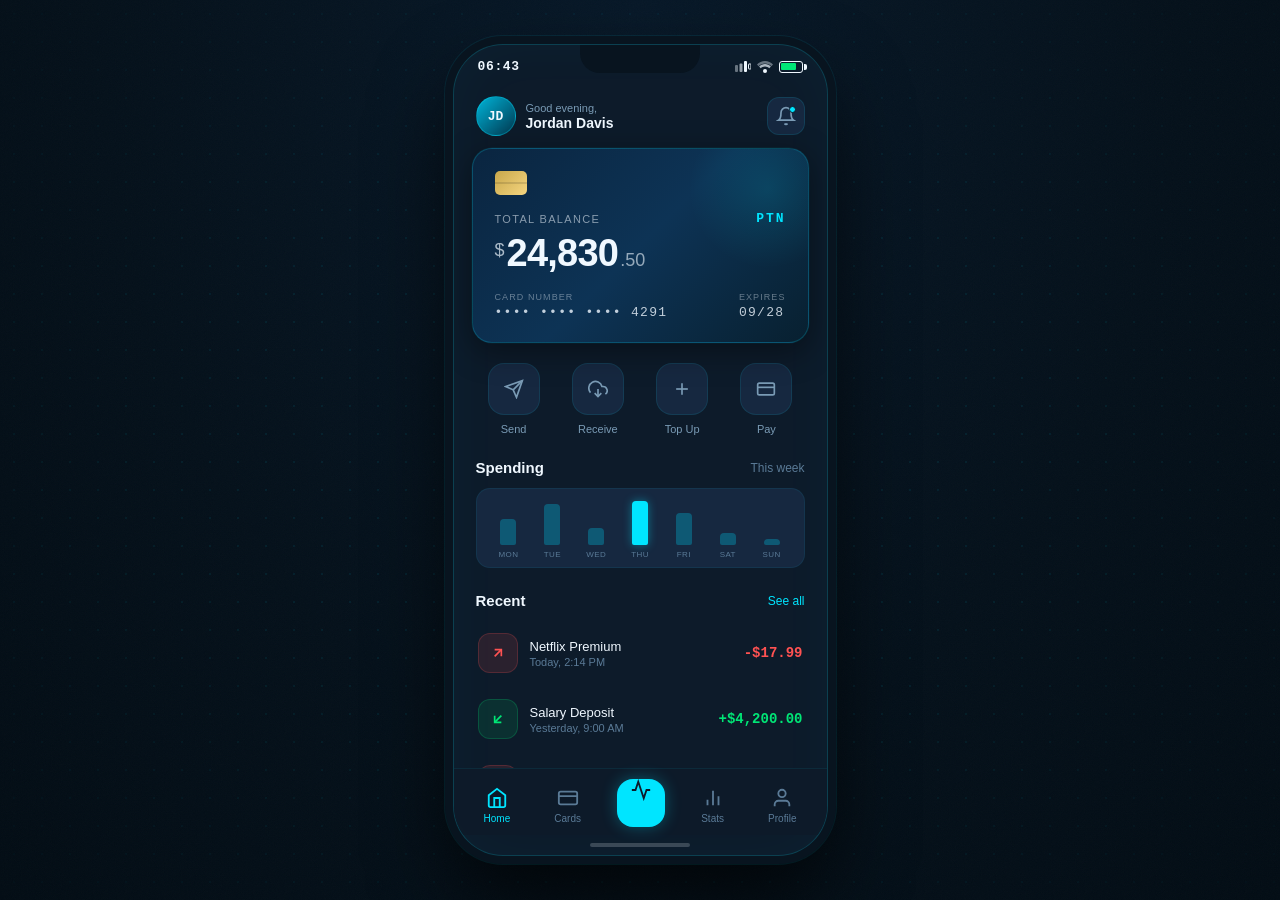
==== app.html @ f31e82f6 "Initial commit — Premium TechNoir website" ====
<!DOCTYPE html>
<html lang="en">
<head>
  <meta charset="UTF-8" />
  <meta name="viewport" content="width=device-width, initial-scale=1.0" />
  <title>Premium TechNoir — Pay</title>
  <link rel="stylesheet" href="app.css" />
</head>
<body>

  <!-- Animated background -->
  <div class="bg" aria-hidden="true">
    <div class="orb orb-1"></div>
    <div class="orb orb-2"></div>
    <div class="orb orb-3"></div>
    <div class="orb orb-4"></div>
    <div class="mesh-grid"></div>
    <div class="noise"></div>
  </div>

  <div class="scene">
    <div class="phone">

      <!-- Status bar -->
      <div class="status-bar">
        <span class="time" id="clock">9:41</span>
        <div class="status-icons">
          <svg width="16" height="11" viewBox="0 0 16 11"><rect x="0" y="4" width="3" height="7" rx="1" fill="currentColor" opacity=".4"/><rect x="4.5" y="2.5" width="3" height="8.5" rx="1" fill="currentColor" opacity=".6"/><rect x="9" y="0" width="3" height="11" rx="1" fill="currentColor"/><rect x="13.5" y="3" width="2.5" height="5" rx="0.5" fill="none" stroke="currentColor" stroke-width="1"/></svg>
          <svg width="16" height="12" viewBox="0 0 16 12"><path d="M8 2.5C10.5 2.5 12.8 3.5 14.4 5.2L16 3.5C13.9 1.3 11.1 0 8 0S2.1 1.3 0 3.5L1.6 5.2C3.2 3.5 5.5 2.5 8 2.5Z" fill="currentColor" opacity=".4"/><path d="M8 5.5C9.7 5.5 11.2 6.2 12.3 7.3L13.9 5.6C12.3 3.9 10.3 3 8 3S3.7 3.9 2.1 5.6L3.7 7.3C4.8 6.2 6.3 5.5 8 5.5Z" fill="currentColor" opacity=".7"/><circle cx="8" cy="10" r="2" fill="currentColor"/></svg>
          <div class="battery">
            <div class="battery-fill" style="width:78%"></div>
          </div>
        </div>
      </div>

      <!-- App content -->
      <div class="app">

        <!-- Screen: Home -->
        <div class="screen active" id="screen-home">
          <div class="app-header">
            <div class="user-info">
              <div class="avatar">JD</div>
              <div>
                <p class="greeting">Good evening,</p>
                <p class="username">Jordan Davis</p>
              </div>
            </div>
            <button class="icon-btn notif-btn" aria-label="Notifications">
              <svg width="20" height="20" viewBox="0 0 24 24" fill="none" stroke="currentColor" stroke-width="2"><path d="M18 8A6 6 0 0 0 6 8c0 7-3 9-3 9h18s-3-2-3-9"/><path d="M13.73 21a2 2 0 0 1-3.46 0"/></svg>
              <span class="notif-dot"></span>
            </button>
          </div>

          <!-- Balance card -->
          <div class="balance-card">
            <div class="card-chip"></div>
            <div class="card-top">
              <span class="card-label">Total Balance</span>
              <span class="card-brand">PTN</span>
            </div>
            <div class="card-balance">
              <span class="currency">$</span>
              <span class="amount" id="balanceAmount">24,830</span>
              <span class="cents">.50</span>
            </div>
            <div class="card-bottom">
              <div>
                <p class="card-meta">Card number</p>
                <p class="card-number">•••• •••• •••• 4291</p>
              </div>
              <div class="card-expiry-wrap">
                <p class="card-meta">Expires</p>
                <p class="card-number">09/28</p>
              </div>
            </div>
            <div class="card-glow"></div>
          </div>

          <!-- Quick actions -->
          <div class="quick-actions">
            <button class="action-btn" data-action="send">
              <div class="action-icon">
                <svg width="20" height="20" viewBox="0 0 24 24" fill="none" stroke="currentColor" stroke-width="2"><line x1="22" y1="2" x2="11" y2="13"/><polygon points="22 2 15 22 11 13 2 9 22 2"/></svg>
              </div>
              <span>Send</span>
            </button>
            <button class="action-btn" data-action="receive">
              <div class="action-icon">
                <svg width="20" height="20" viewBox="0 0 24 24" fill="none" stroke="currentColor" stroke-width="2"><polyline points="8 17 12 21 16 17"/><line x1="12" y1="12" x2="12" y2="21"/><path d="M20.88 18.09A5 5 0 0 0 18 9h-1.26A8 8 0 1 0 3 16.29"/></svg>
              </div>
              <span>Receive</span>
            </button>
            <button class="action-btn" data-action="topup">
              <div class="action-icon">
                <svg width="20" height="20" viewBox="0 0 24 24" fill="none" stroke="currentColor" stroke-width="2"><line x1="12" y1="5" x2="12" y2="19"/><line x1="5" y1="12" x2="19" y2="12"/></svg>
              </div>
              <span>Top Up</span>
            </button>
            <button class="action-btn" data-action="pay">
              <div class="action-icon">
                <svg width="20" height="20" viewBox="0 0 24 24" fill="none" stroke="currentColor" stroke-width="2"><rect x="2" y="5" width="20" height="14" rx="2"/><line x1="2" y1="10" x2="22" y2="10"/></svg>
              </div>
              <span>Pay</span>
            </button>
          </div>

          <!-- Spending graph -->
          <div class="section-header">
            <span class="section-title">Spending</span>
            <span class="section-sub">This week</span>
          </div>
          <div class="spending-chart">
            <div class="bars">
              <div class="bar-wrap"><div class="bar" style="--h:45%"></div><span>Mon</span></div>
              <div class="bar-wrap"><div class="bar" style="--h:70%"></div><span>Tue</span></div>
              <div class="bar-wrap"><div class="bar" style="--h:30%"></div><span>Wed</span></div>
              <div class="bar-wrap"><div class="bar active" style="--h:88%"></div><span>Thu</span></div>
              <div class="bar-wrap"><div class="bar" style="--h:55%"></div><span>Fri</span></div>
              <div class="bar-wrap"><div class="bar" style="--h:20%"></div><span>Sat</span></div>
              <div class="bar-wrap"><div class="bar" style="--h:10%"></div><span>Sun</span></div>
            </div>
          </div>

          <!-- Transactions -->
          <div class="section-header">
            <span class="section-title">Recent</span>
            <button class="see-all">See all</button>
          </div>
          <div class="transactions">
            <div class="txn">
              <div class="txn-icon txn-out">
                <svg width="16" height="16" viewBox="0 0 24 24" fill="none" stroke="currentColor" stroke-width="2.5"><line x1="7" y1="17" x2="17" y2="7"/><polyline points="7 7 17 7 17 17"/></svg>
              </div>
              <div class="txn-info">
                <p class="txn-name">Netflix Premium</p>
                <p class="txn-date">Today, 2:14 PM</p>
              </div>
              <span class="txn-amount out">-$17.99</span>
            </div>
            <div class="txn">
              <div class="txn-icon txn-in">
                <svg width="16" height="16" viewBox="0 0 24 24" fill="none" stroke="currentColor" stroke-width="2.5"><line x1="17" y1="7" x2="7" y2="17"/><polyline points="17 17 7 17 7 7"/></svg>
              </div>
              <div class="txn-info">
                <p class="txn-name">Salary Deposit</p>
                <p class="txn-date">Yesterday, 9:00 AM</p>
              </div>
              <span class="txn-amount in">+$4,200.00</span>
            </div>
            <div class="txn">
              <div class="txn-icon txn-out">
                <svg width="16" height="16" viewBox="0 0 24 24" fill="none" stroke="currentColor" stroke-width="2.5"><line x1="7" y1="17" x2="17" y2="7"/><polyline points="7 7 17 7 17 17"/></svg>
              </div>
              <div class="txn-info">
                <p class="txn-name">AWS Cloud Services</p>
                <p class="txn-date">Jun 26, 11:32 AM</p>
              </div>
              <span class="txn-amount out">-$243.00</span>
            </div>
            <div class="txn">
              <div class="txn-icon txn-in">
                <svg width="16" height="16" viewBox="0 0 24 24" fill="none" stroke="currentColor" stroke-width="2.5"><line x1="17" y1="7" x2="7" y2="17"/><polyline points="17 17 7 17 7 7"/></svg>
              </div>
              <div class="txn-info">
                <p class="txn-name">Client Payment — Acme</p>
                <p class="txn-date">Jun 25, 3:45 PM</p>
              </div>
              <span class="txn-amount in">+$1,500.00</span>
            </div>
          </div>
        </div>

        <!-- Screen: Send -->
        <div class="screen" id="screen-send">
          <div class="modal-header">
            <button class="back-btn" data-back="home">
              <svg width="20" height="20" viewBox="0 0 24 24" fill="none" stroke="currentColor" stroke-width="2"><polyline points="15 18 9 12 15 6"/></svg>
            </button>
            <h2>Send Money</h2>
            <span></span>
          </div>
          <div class="send-form">
            <label class="input-label">Recipient</label>
            <input class="app-input" type="text" placeholder="Name or address" />
            <label class="input-label">Amount</label>
            <div class="amount-input-wrap">
              <span class="amount-prefix">$</span>
              <input class="app-input amount-input" type="number" placeholder="0.00" />
            </div>
            <label class="input-label">Note (optional)</label>
            <input class="app-input" type="text" placeholder="What's it for?" />
            <button class="app-btn">Send Now</button>
          </div>
        </div>

        <!-- Screen: Receive -->
        <div class="screen" id="screen-receive">
          <div class="modal-header">
            <button class="back-btn" data-back="home">
              <svg width="20" height="20" viewBox="0 0 24 24" fill="none" stroke="currentColor" stroke-width="2"><polyline points="15 18 9 12 15 6"/></svg>
            </button>
            <h2>Receive</h2>
            <span></span>
          </div>
          <div class="receive-content">
            <p class="receive-sub">Share your QR code or address to receive funds</p>
            <div class="qr-frame">
              <div class="qr-inner">
                <div class="qr-grid" id="qrGrid"></div>
              </div>
            </div>
            <p class="wallet-address">PTN · 4A9F · B2C1 · 8E3D</p>
            <button class="app-btn outline">Copy Address</button>
          </div>
        </div>

      </div>

      <!-- Bottom nav -->
      <nav class="bottom-nav">
        <button class="nav-item active" data-screen="home">
          <svg width="22" height="22" viewBox="0 0 24 24" fill="none" stroke="currentColor" stroke-width="2"><path d="M3 9l9-7 9 7v11a2 2 0 0 1-2 2H5a2 2 0 0 1-2-2z"/><polyline points="9 22 9 12 15 12 15 22"/></svg>
          <span>Home</span>
        </button>
        <button class="nav-item" data-screen="cards">
          <svg width="22" height="22" viewBox="0 0 24 24" fill="none" stroke="currentColor" stroke-width="2"><rect x="2" y="5" width="20" height="14" rx="2"/><line x1="2" y1="10" x2="22" y2="10"/></svg>
          <span>Cards</span>
        </button>
        <button class="nav-item nav-center" data-screen="scan">
          <svg width="22" height="22" viewBox="0 0 24 24" fill="none" stroke="currentColor" stroke-width="2"><polyline points="22 12 18 12 15 21 9 3 6 12 2 12"/></svg>
        </button>
        <button class="nav-item" data-screen="analytics">
          <svg width="22" height="22" viewBox="0 0 24 24" fill="none" stroke="currentColor" stroke-width="2"><line x1="18" y1="20" x2="18" y2="10"/><line x1="12" y1="20" x2="12" y2="4"/><line x1="6" y1="20" x2="6" y2="14"/></svg>
          <span>Stats</span>
        </button>
        <button class="nav-item" data-screen="profile">
          <svg width="22" height="22" viewBox="0 0 24 24" fill="none" stroke="currentColor" stroke-width="2"><path d="M20 21v-2a4 4 0 0 0-4-4H8a4 4 0 0 0-4 4v2"/><circle cx="12" cy="7" r="4"/></svg>
          <span>Profile</span>
        </button>
      </nav>

      <!-- Home bar -->
      <div class="home-bar"></div>
    </div>
  </div>

  <script src="app.js"></script>
</body>
</html>
---- app.css ----
/* ── Background: animated mesh gradient ── */

.bg {
  position: fixed;
  inset: 0;
  z-index: 0;
  overflow: hidden;
  background: radial-gradient(ellipse at 50% 0%, #071828 0%, #04101A 60%, #020C14 100%);
}

/* Glowing orbs */
.orb {
  position: absolute;
  border-radius: 50%;
  filter: blur(80px);
  opacity: 0;
  animation: orbFloat 12s ease-in-out infinite;
}

.orb-1 {
  width: 560px; height: 560px;
  top: -15%; left: -10%;
  background: radial-gradient(circle at 40% 40%, rgba(0, 229, 255, 0.22), rgba(0, 100, 180, 0.08) 60%, transparent 80%);
  animation-duration: 14s;
  animation-delay: 0s;
}

.orb-2 {
  width: 480px; height: 480px;
  top: 30%; right: -15%;
  background: radial-gradient(circle at 60% 40%, rgba(0, 180, 216, 0.18), rgba(0, 60, 120, 0.06) 60%, transparent 80%);
  animation-duration: 18s;
  animation-delay: -4s;
}

.orb-3 {
  width: 400px; height: 400px;
  bottom: -10%; left: 20%;
  background: radial-gradient(circle at 50% 50%, rgba(0, 229, 255, 0.12), rgba(0, 40, 80, 0.06) 60%, transparent 80%);
  animation-duration: 16s;
  animation-delay: -8s;
}

.orb-4 {
  width: 300px; height: 300px;
  top: 55%; left: 40%;
  background: radial-gradient(circle at 50% 50%, rgba(0, 80, 160, 0.15), transparent 70%);
  animation-duration: 20s;
  animation-delay: -2s;
}

@keyframes orbFloat {
  0%   { opacity: 1; transform: translate(0px,   0px)   scale(1); }
  25%  { opacity: 1; transform: translate(30px, -40px)  scale(1.05); }
  50%  { opacity: 1; transform: translate(-20px, 30px)  scale(0.97); }
  75%  { opacity: 1; transform: translate(15px,  50px)  scale(1.03); }
  100% { opacity: 1; transform: translate(0px,   0px)   scale(1); }
}

/* Dot-grid mesh overlay */
.mesh-grid {
  position: absolute;
  inset: 0;
  background-image:
    radial-gradient(circle, rgba(0, 229, 255, 0.07) 1px, transparent 1px);
  background-size: 28px 28px;
  mask-image: radial-gradient(ellipse 80% 80% at 50% 50%, black 40%, transparent 100%);
  -webkit-mask-image: radial-gradient(ellipse 80% 80% at 50% 50%, black 40%, transparent 100%);
}

/* Noise texture for film-grain depth */
.noise {
  position: absolute;
  inset: 0;
  opacity: 0.025;
  background-image: url("data:image/svg+xml,%3Csvg viewBox='0 0 200 200' xmlns='http://www.w3.org/2000/svg'%3E%3Cfilter id='n'%3E%3CfeTurbulence type='fractalNoise' baseFrequency='0.9' numOctaves='4' stitchTiles='stitch'/%3E%3C/filter%3E%3Crect width='100%25' height='100%25' filter='url(%23n)'/%3E%3C/svg%3E");
  background-size: 160px 160px;
  pointer-events: none;
}

/* Keep scene above background */
.scene { position: relative; z-index: 1; }

/* ── Tokens ── */
:root {
  --cyan:      #00E5FF;
  --cyan-dim:  #00B4D8;
  --navy:      #0D1B2A;
  --navy-mid:  #112233;
  --navy-card: #0F2035;
  --navy-el:   #162840;
  --navy-hi:   #1E3650;
  --white:     #F0F8FF;
  --muted:     #5A7A96;
  --muted-hi:  #7A9BB5;
  --green:     #00E676;
  --red:       #FF5252;
  --mono:      'Courier New', Courier, monospace;
  --sans:      -apple-system, 'SF Pro Display', 'Segoe UI', sans-serif;
}

*, *::before, *::after { box-sizing: border-box; margin: 0; padding: 0; }

body {
  background: #06101A;
  min-height: 100vh;
  display: flex;
  align-items: center;
  justify-content: center;
  font-family: var(--sans);
  padding: 2rem;
}

/* ── Scene ── */
.scene {
  display: flex;
  align-items: center;
  justify-content: center;
}

/* ── Phone shell ── */
.phone {
  width: 375px;
  height: 812px;
  background: var(--navy);
  border-radius: 50px;
  border: 1.5px solid rgba(0,229,255,0.18);
  box-shadow:
    0 0 0 8px #08141F,
    0 0 0 9px rgba(0,229,255,0.08),
    0 40px 80px rgba(0,0,0,0.7),
    inset 0 0 60px rgba(0,229,255,0.03);
  display: flex;
  flex-direction: column;
  overflow: hidden;
  position: relative;
}

/* Side buttons */
.phone::before {
  content: '';
  position: absolute;
  left: -3px;
  top: 120px;
  width: 3px;
  height: 36px;
  background: rgba(0,229,255,0.15);
  border-radius: 2px 0 0 2px;
  box-shadow: 0 50px 0 rgba(0,229,255,0.15), 0 100px 0 rgba(0,229,255,0.15);
}
.phone::after {
  content: '';
  position: absolute;
  right: -3px;
  top: 150px;
  width: 3px;
  height: 60px;
  background: rgba(0,229,255,0.15);
  border-radius: 0 2px 2px 0;
}

/* ── Status bar ── */
.status-bar {
  display: flex;
  justify-content: space-between;
  align-items: center;
  padding: 14px 24px 6px;
  color: var(--white);
  font-size: 13px;
  font-weight: 600;
  flex-shrink: 0;
  position: relative;
}

/* Notch */
.status-bar::before {
  content: '';
  position: absolute;
  top: 0; left: 50%;
  transform: translateX(-50%);
  width: 120px; height: 28px;
  background: #08141F;
  border-radius: 0 0 20px 20px;
  z-index: 10;
}

.time { font-family: var(--mono); letter-spacing: 0.05em; }

.status-icons {
  display: flex;
  align-items: center;
  gap: 6px;
  color: var(--white);
}

.battery {
  width: 24px; height: 12px;
  border: 1.5px solid var(--white);
  border-radius: 3px;
  padding: 1.5px;
  position: relative;
}
.battery::after {
  content: '';
  position: absolute;
  right: -5px; top: 50%;
  transform: translateY(-50%);
  width: 3px; height: 6px;
  background: var(--white);
  border-radius: 0 2px 2px 0;
}
.battery-fill {
  height: 100%;
  background: var(--green);
  border-radius: 1px;
}

/* ── App wrapper ── */
.app {
  flex: 1;
  overflow: hidden;
  position: relative;
}

/* ── Screens ── */
.screen {
  position: absolute;
  inset: 0;
  overflow-y: auto;
  padding: 0 0 4px;
  opacity: 0;
  pointer-events: none;
  transform: translateX(30px);
  transition: opacity 0.3s ease, transform 0.3s ease;
  scrollbar-width: none;
}
.screen::-webkit-scrollbar { display: none; }
.screen.active {
  opacity: 1;
  pointer-events: all;
  transform: translateX(0);
}
.screen.slide-out {
  opacity: 0;
  transform: translateX(-30px);
}

/* ── App header ── */
.app-header {
  display: flex;
  justify-content: space-between;
  align-items: center;
  padding: 16px 22px 12px;
}

.user-info { display: flex; align-items: center; gap: 10px; }

.avatar {
  width: 40px; height: 40px;
  border-radius: 50%;
  background: linear-gradient(135deg, var(--cyan-dim), #003850);
  display: flex; align-items: center; justify-content: center;
  font-size: 13px; font-weight: 700; color: var(--white);
  border: 1.5px solid rgba(0,229,255,0.3);
  font-family: var(--mono);
}

.greeting {
  font-size: 11px;
  color: var(--muted-hi);
  line-height: 1;
  margin-bottom: 2px;
}

.username {
  font-size: 14px;
  font-weight: 600;
  color: var(--white);
  line-height: 1;
}

.icon-btn {
  background: var(--navy-el);
  border: 1px solid rgba(0,229,255,0.12);
  border-radius: 12px;
  width: 38px; height: 38px;
  display: flex; align-items: center; justify-content: center;
  color: var(--muted-hi);
  cursor: pointer;
  position: relative;
  transition: border-color 0.2s;
}
.icon-btn:hover { border-color: var(--cyan); color: var(--cyan); }

.notif-dot {
  position: absolute;
  top: 8px; right: 8px;
  width: 7px; height: 7px;
  border-radius: 50%;
  background: var(--cyan);
  border: 1.5px solid var(--navy);
}

/* ── Balance card ── */
.balance-card {
  margin: 0 18px 20px;
  background: linear-gradient(135deg, #0A2540 0%, #0D3355 50%, #082030 100%);
  border-radius: 20px;
  padding: 22px;
  border: 1px solid rgba(0,229,255,0.2);
  position: relative;
  overflow: hidden;
  box-shadow: 0 8px 32px rgba(0,0,0,0.4), 0 0 0 0.5px rgba(0,229,255,0.1);
  cursor: pointer;
  transition: transform 0.2s, box-shadow 0.2s;
}
.balance-card:hover {
  transform: translateY(-2px);
  box-shadow: 0 16px 40px rgba(0,0,0,0.5), 0 0 20px rgba(0,229,255,0.1);
}

.card-chip {
  width: 32px; height: 24px;
  background: linear-gradient(135deg, #C8A84B, #F5D580);
  border-radius: 5px;
  margin-bottom: 16px;
  position: relative;
}
.card-chip::after {
  content: '';
  position: absolute;
  top: 50%; left: 0; right: 0;
  height: 1px;
  background: rgba(0,0,0,0.25);
  transform: translateY(-50%);
}

.card-top {
  display: flex;
  justify-content: space-between;
  align-items: center;
  margin-bottom: 8px;
}

.card-label {
  font-size: 11px;
  color: rgba(240,248,255,0.55);
  text-transform: uppercase;
  letter-spacing: 0.12em;
}

.card-brand {
  font-family: var(--mono);
  font-size: 13px;
  font-weight: 700;
  color: var(--cyan);
  letter-spacing: 0.15em;
}

.card-balance {
  display: flex;
  align-items: flex-start;
  gap: 2px;
  margin-bottom: 20px;
}

.currency {
  font-size: 18px;
  font-weight: 300;
  color: rgba(240,248,255,0.7);
  margin-top: 6px;
}

.amount {
  font-size: 38px;
  font-weight: 700;
  color: var(--white);
  line-height: 1;
  letter-spacing: -0.02em;
}

.cents {
  font-size: 18px;
  font-weight: 400;
  color: rgba(240,248,255,0.6);
  margin-top: 16px;
}

.card-bottom {
  display: flex;
  justify-content: space-between;
  align-items: flex-end;
}

.card-meta {
  font-size: 9px;
  text-transform: uppercase;
  letter-spacing: 0.12em;
  color: rgba(240,248,255,0.4);
  margin-bottom: 3px;
}

.card-number {
  font-family: var(--mono);
  font-size: 13px;
  color: rgba(240,248,255,0.8);
  letter-spacing: 0.1em;
}

.card-glow {
  position: absolute;
  top: -40px; right: -40px;
  width: 160px; height: 160px;
  border-radius: 50%;
  background: radial-gradient(circle, rgba(0,229,255,0.12) 0%, transparent 70%);
  pointer-events: none;
}

/* ── Quick actions ── */
.quick-actions {
  display: flex;
  justify-content: space-around;
  padding: 0 18px 24px;
}

.action-btn {
  display: flex;
  flex-direction: column;
  align-items: center;
  gap: 8px;
  background: none;
  border: none;
  cursor: pointer;
  color: var(--muted-hi);
  font-size: 11px;
  font-family: var(--sans);
  transition: color 0.2s;
}
.action-btn:hover { color: var(--cyan); }
.action-btn:hover .action-icon { border-color: var(--cyan); background: rgba(0,229,255,0.1); }

.action-icon {
  width: 52px; height: 52px;
  border-radius: 16px;
  background: var(--navy-el);
  border: 1px solid rgba(0,229,255,0.1);
  display: flex; align-items: center; justify-content: center;
  transition: all 0.2s;
}

/* ── Section headers ── */
.section-header {
  display: flex;
  justify-content: space-between;
  align-items: center;
  padding: 0 22px 12px;
}

.section-title {
  font-size: 15px;
  font-weight: 600;
  color: var(--white);
}

.section-sub {
  font-size: 12px;
  color: var(--muted);
}

.see-all {
  background: none;
  border: none;
  font-size: 12px;
  color: var(--cyan);
  cursor: pointer;
  font-family: var(--sans);
}

/* ── Spending chart ── */
.spending-chart {
  padding: 0 22px 24px;
}

.bars {
  display: flex;
  align-items: flex-end;
  gap: 8px;
  height: 80px;
  background: var(--navy-el);
  border-radius: 14px;
  padding: 12px 14px 8px;
  border: 1px solid rgba(0,229,255,0.07);
}

.bar-wrap {
  flex: 1;
  display: flex;
  flex-direction: column;
  align-items: center;
  gap: 5px;
  height: 100%;
  justify-content: flex-end;
}

.bar {
  width: 100%;
  max-width: 16px;
  height: var(--h);
  background: rgba(0,180,216,0.35);
  border-radius: 4px 4px 2px 2px;
  transition: height 0.5s ease;
}

.bar.active {
  background: var(--cyan);
  box-shadow: 0 0 10px rgba(0,229,255,0.4);
}

.bar-wrap span {
  font-size: 8px;
  color: var(--muted);
  text-transform: uppercase;
  letter-spacing: 0.05em;
}

/* ── Transactions ── */
.transactions {
  display: flex;
  flex-direction: column;
  gap: 2px;
  padding: 0 14px 16px;
}

.txn {
  display: flex;
  align-items: center;
  gap: 12px;
  padding: 12px 10px;
  border-radius: 14px;
  transition: background 0.15s;
  cursor: pointer;
}
.txn:hover { background: var(--navy-el); }

.txn-icon {
  width: 40px; height: 40px;
  border-radius: 12px;
  display: flex; align-items: center; justify-content: center;
  flex-shrink: 0;
}

.txn-out {
  background: rgba(255,82,82,0.12);
  color: var(--red);
  border: 1px solid rgba(255,82,82,0.2);
}

.txn-in {
  background: rgba(0,230,118,0.1);
  color: var(--green);
  border: 1px solid rgba(0,230,118,0.2);
}

.txn-info { flex: 1; min-width: 0; }

.txn-name {
  font-size: 13px;
  font-weight: 500;
  color: var(--white);
  white-space: nowrap;
  overflow: hidden;
  text-overflow: ellipsis;
}

.txn-date { font-size: 11px; color: var(--muted); margin-top: 2px; }

.txn-amount {
  font-size: 14px;
  font-weight: 600;
  font-family: var(--mono);
  flex-shrink: 0;
}

.txn-amount.out { color: var(--red); }
.txn-amount.in  { color: var(--green); }

/* ── Send / Receive screens ── */
.modal-header {
  display: flex;
  justify-content: space-between;
  align-items: center;
  padding: 16px 22px 12px;
}

.modal-header h2 {
  font-size: 17px;
  font-weight: 600;
  color: var(--white);
}

.back-btn {
  background: var(--navy-el);
  border: 1px solid rgba(0,229,255,0.12);
  border-radius: 10px;
  width: 34px; height: 34px;
  display: flex; align-items: center; justify-content: center;
  color: var(--muted-hi);
  cursor: pointer;
  transition: color 0.2s, border-color 0.2s;
}
.back-btn:hover { color: var(--cyan); border-color: var(--cyan); }

/* Form inputs */
.send-form {
  padding: 8px 22px 24px;
  display: flex;
  flex-direction: column;
  gap: 6px;
}

.input-label {
  font-size: 11px;
  text-transform: uppercase;
  letter-spacing: 0.1em;
  color: var(--muted);
  margin-top: 10px;
}

.app-input {
  width: 100%;
  background: var(--navy-el);
  border: 1px solid rgba(0,229,255,0.12);
  border-radius: 12px;
  padding: 12px 14px;
  color: var(--white);
  font-size: 14px;
  font-family: var(--sans);
  transition: border-color 0.2s, box-shadow 0.2s;
  outline: none;
}
.app-input:focus {
  border-color: var(--cyan);
  box-shadow: 0 0 0 2px rgba(0,229,255,0.12);
}
.app-input::placeholder { color: var(--muted); }

.amount-input-wrap { position: relative; }
.amount-prefix {
  position: absolute;
  left: 14px; top: 50%;
  transform: translateY(-50%);
  color: var(--muted-hi);
  font-size: 15px;
}
.amount-input { padding-left: 28px; font-size: 18px; font-weight: 600; }

.app-btn {
  margin-top: 20px;
  background: var(--cyan);
  color: var(--navy);
  border: none;
  border-radius: 14px;
  padding: 14px;
  font-size: 15px;
  font-weight: 700;
  font-family: var(--sans);
  cursor: pointer;
  letter-spacing: 0.02em;
  transition: opacity 0.2s, transform 0.15s, box-shadow 0.2s;
}
.app-btn:hover {
  opacity: 0.92;
  transform: translateY(-1px);
  box-shadow: 0 6px 20px rgba(0,229,255,0.3);
}
.app-btn.outline {
  background: transparent;
  color: var(--cyan);
  border: 1.5px solid var(--cyan);
}

/* ── Receive / QR ── */
.receive-content {
  display: flex;
  flex-direction: column;
  align-items: center;
  padding: 8px 22px 24px;
  gap: 16px;
}

.receive-sub {
  font-size: 13px;
  color: var(--muted-hi);
  text-align: center;
  line-height: 1.5;
}

.qr-frame {
  width: 180px; height: 180px;
  border-radius: 18px;
  background: var(--navy-el);
  border: 1.5px solid rgba(0,229,255,0.2);
  display: flex; align-items: center; justify-content: center;
  box-shadow: 0 0 30px rgba(0,229,255,0.08);
}

.qr-inner {
  width: 140px; height: 140px;
  position: relative;
}

/* Corner decorators on QR */
.qr-inner::before,
.qr-inner::after {
  content: '';
  position: absolute;
  width: 24px; height: 24px;
  border-color: var(--cyan);
  border-style: solid;
}
.qr-inner::before { top: 0; left: 0; border-width: 3px 0 0 3px; border-radius: 4px 0 0 0; }
.qr-inner::after  { bottom: 0; right: 0; border-width: 0 3px 3px 0; border-radius: 0 0 4px 0; }

.qr-grid {
  width: 140px; height: 140px;
  display: grid;
  grid-template-columns: repeat(10, 1fr);
  gap: 2px;
  padding: 10px;
}

.qr-cell {
  border-radius: 1px;
}

.wallet-address {
  font-family: var(--mono);
  font-size: 13px;
  color: var(--cyan);
  letter-spacing: 0.12em;
  text-align: center;
}

/* ── Bottom nav ── */
.bottom-nav {
  display: flex;
  align-items: center;
  justify-content: space-around;
  padding: 10px 8px 4px;
  background: rgba(13,27,42,0.95);
  border-top: 1px solid rgba(0,229,255,0.08);
  flex-shrink: 0;
}

.nav-item {
  display: flex;
  flex-direction: column;
  align-items: center;
  gap: 4px;
  background: none;
  border: none;
  color: var(--muted);
  font-size: 10px;
  font-family: var(--sans);
  cursor: pointer;
  padding: 4px 8px;
  border-radius: 10px;
  transition: color 0.2s;
}
.nav-item.active { color: var(--cyan); }
.nav-item:not(.active):hover { color: var(--muted-hi); }

.nav-center {
  width: 48px; height: 48px;
  background: var(--cyan);
  color: var(--navy);
  border-radius: 16px;
  padding: 0;
  margin-bottom: 4px;
  box-shadow: 0 0 16px rgba(0,229,255,0.3);
}
.nav-center:hover { background: var(--white); }

.home-bar {
  height: 20px;
  display: flex;
  align-items: center;
  justify-content: center;
  flex-shrink: 0;
}
.home-bar::before {
  content: '';
  width: 100px; height: 4px;
  background: rgba(240,248,255,0.2);
  border-radius: 2px;
}
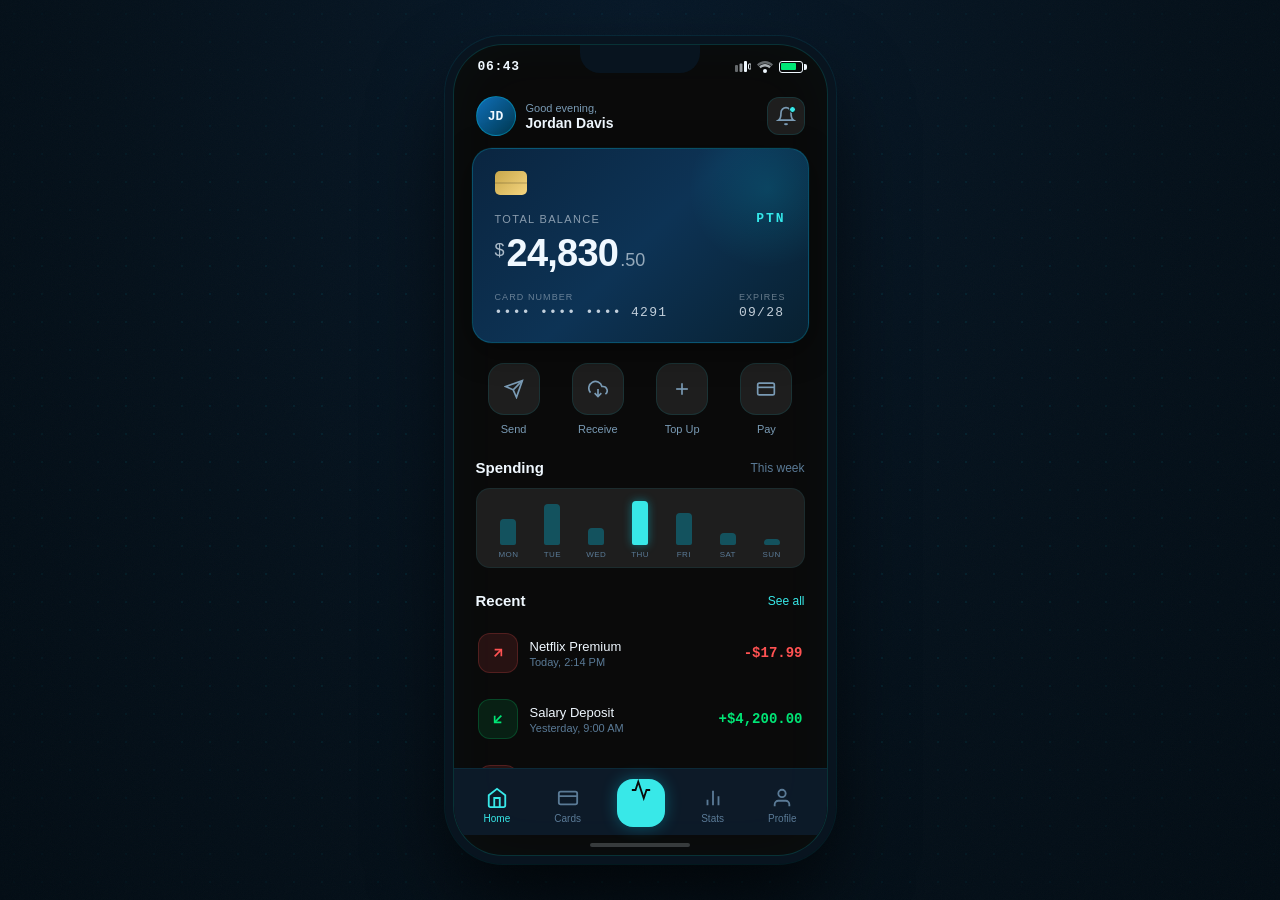
==== commit ddd300a6: "Merge staged website changes" ====
--- a/app.html
+++ b/app.html
@@ -3,7 +3,9 @@
 <head>
   <meta charset="UTF-8" />
   <meta name="viewport" content="width=device-width, initial-scale=1.0" />
-  <title>Premium TechNoir — Pay</title>
+  <meta name="robots" content="noindex, nofollow" />
+  <title>Premium TechNoir — Payment Prototype</title>
+  <link rel="icon" type="image/svg+xml" href="favicon.svg" />
   <link rel="stylesheet" href="app.css" />
 </head>
 <body>
--- a/app.css
+++ b/app.css
@@ -83,13 +83,14 @@
 
 /* ── Tokens ── */
 :root {
-  --cyan:      #00E5FF;
-  --cyan-dim:  #00B4D8;
-  --navy:      #0D1B2A;
-  --navy-mid:  #112233;
-  --navy-card: #0F2035;
-  --navy-el:   #162840;
-  --navy-hi:   #1E3650;
+  --cyan:      #38E8E8;
+  --cyan-dim:  #0F6FB8;
+  --navy:      #0A0A0A;
+  --navy-mid:  #1A1A1A;
+  --navy-card: #111111;
+  --navy-el:   #1E1E1E;
+  --navy-hi:   #252525;
+  --silver:    #C7D0D9;
   --white:     #F0F8FF;
   --muted:     #5A7A96;
   --muted-hi:  #7A9BB5;
